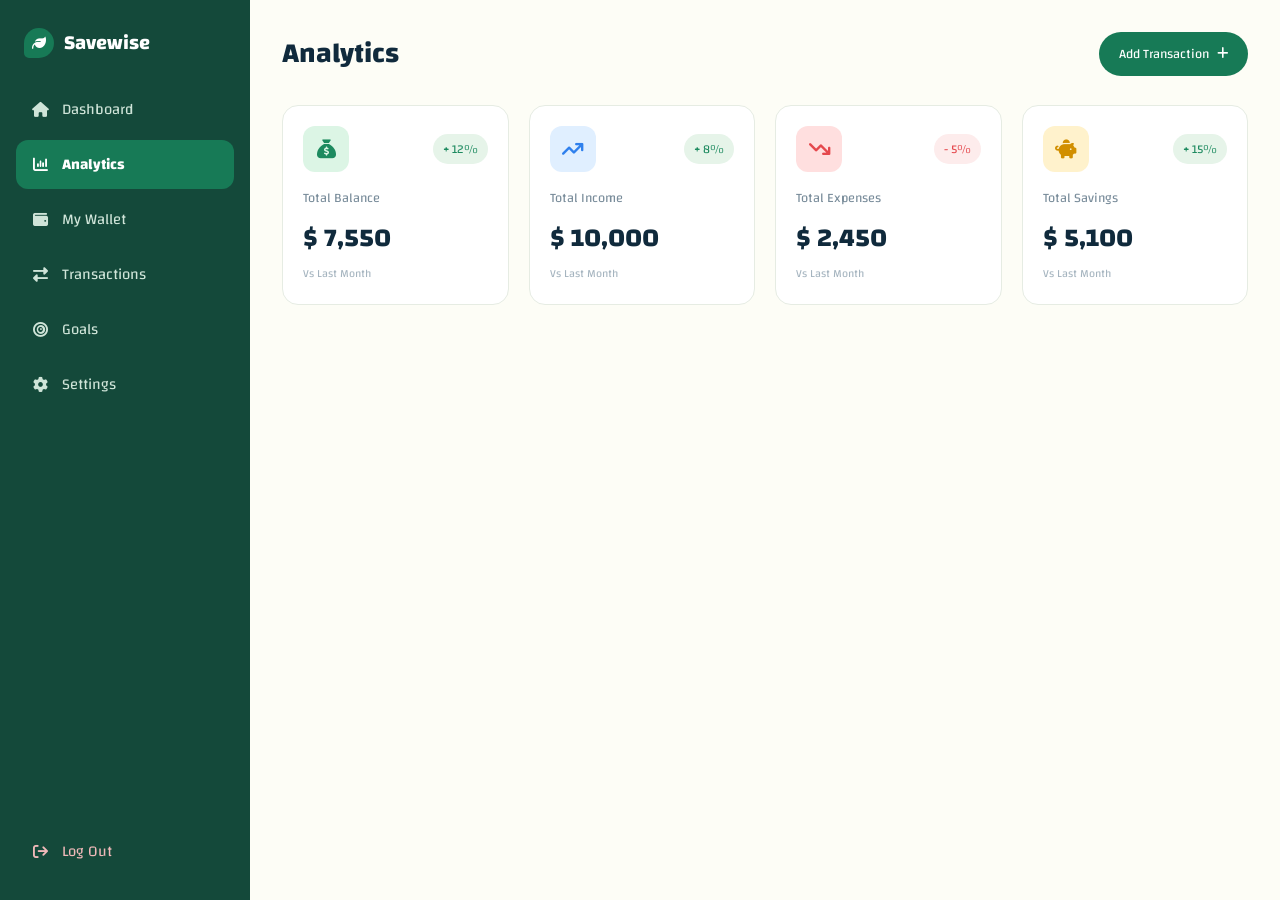
==== analytics.html @ bfb80dcd "implement sidebar navigation and analytics page layout" ====
<!doctype html>
<html lang="en">
<head>
<meta charset="utf-8">
<meta name="viewport" content="width=device-width, initial-scale=1">
<title>savewise - analytics</title>
<link rel="preconnect" href="https://fonts.googleapis.com">
<link rel="preconnect" href="https://fonts.gstatic.com" crossorigin>
<link href="https://fonts.googleapis.com/css2?family=Changa:wght@400;500;600;700&display=swap" rel="stylesheet">
<link rel="stylesheet" href="https://cdnjs.cloudflare.com/ajax/libs/font-awesome/6.5.2/css/all.min.css">
<link rel="stylesheet" href="style.css">
</head>
<body>
<div class="shell">
<aside class="sidebar">
<div class="side-logo">
<span class="logo-icon"><i class="fa-solid fa-leaf"></i></span>
<span>savewise</span>
</div>
<nav class="side-menu">
<a href="#" class="side-link"><i class="fa-solid fa-house"></i>dashboard</a>
<a href="#" class="side-link on"><i class="fa-solid fa-chart-column"></i>analytics</a>
<a href="#" class="side-link"><i class="fa-solid fa-wallet"></i>my wallet</a>
<a href="#" class="side-link"><i class="fa-solid fa-right-left"></i>transactions</a>
<a href="#" class="side-link"><i class="fa-solid fa-bullseye"></i>goals</a>
<a href="#" class="side-link"><i class="fa-solid fa-gear"></i>settings</a>
</nav>
<a href="#" class="side-link out"><i class="fa-solid fa-arrow-right-from-bracket"></i>log out</a>
</aside>
<main class="content">
<header class="page-top">
<h1>analytics</h1>
<a href="#" class="btn small">add transaction <i class="fa-solid fa-plus"></i></a>
</header>
<section class="stats">
<div class="stat">
<div class="stat-head">
<div class="stat-icon s1"><i class="fa-solid fa-sack-dollar"></i></div>
<span class="trend up">+ 12%</span>
</div>
<p class="stat-label">total balance</p>
<b class="stat-num">$ 7,550</b>
<p class="stat-sub">vs last month</p>
</div>
<div class="stat">
<div class="stat-head">
<div class="stat-icon s2"><i class="fa-solid fa-arrow-trend-up"></i></div>
<span class="trend up">+ 8%</span>
</div>
<p class="stat-label">total income</p>
<b class="stat-num">$ 10,000</b>
<p class="stat-sub">vs last month</p>
</div>
<div class="stat">
<div class="stat-head">
<div class="stat-icon s3"><i class="fa-solid fa-arrow-trend-down"></i></div>
<span class="trend down">- 5%</span>
</div>
<p class="stat-label">total expenses</p>
<b class="stat-num">$ 2,450</b>
<p class="stat-sub">vs last month</p>
</div>
<div class="stat">
<div class="stat-head">
<div class="stat-icon s4"><i class="fa-solid fa-piggy-bank"></i></div>
<span class="trend up">+ 15%</span>
</div>
<p class="stat-label">total savings</p>
<b class="stat-num">$ 5,100</b>
<p class="stat-sub">vs last month</p>
</div>
</section>
</main>
</div>
<script src="main.js"></script>
</body>
</html>
---- style.css ----
*{
margin:0;
padding:0;
box-sizing:border-box;
text-transform:capitalize;
}
html{
scroll-behavior:smooth;
}
body{
font-family:'Changa',arial,sans-serif;
background:#fdfdf6;
color:#102a3c;
}
.top{
max-width:1200px;
margin:auto;
padding:18px 24px;
display:flex;
align-items:center;
justify-content:space-between;
gap:16px;
position:sticky;
top:0;
background:#fdfdf6;
z-index:10;
}
.logo{
display:flex;
align-items:center;
gap:8px;
font-weight:bold;
font-size:20px;
}
.logo-icon{
width:30px;
height:30px;
background:#177a56;
color:#fff;
border-radius:50% 50% 50% 5px;
display:flex;
align-items:center;
justify-content:center;
font-size:14px;
}
.menu{
display:flex;
gap:32px;
}
.link{
text-decoration:none;
color:#3a4f5f;
font-size:15px;
}
.active{
color:#177a56;
font-weight:bold;
border-bottom:3px solid #177a56;
padding-bottom:4px;
}
.btn{
background:#177a56;
color:#fff;
text-decoration:none;
padding:13px 26px;
border-radius:30px;
font-size:14px;
display:inline-flex;
align-items:center;
gap:8px;
}
.small{
padding:10px 20px;
font-size:13px;
}
.hero{
max-width:1200px;
margin:auto;
padding:50px 24px 60px;
display:flex;
align-items:center;
gap:30px;
scroll-margin-top:70px;
}
.hero-left{
flex:1;
}
.badge{
display:inline-flex;
align-items:center;
gap:8px;
background:#e6f4e9;
color:#177a56;
font-size:13px;
padding:8px 16px;
border-radius:20px;
margin-bottom:20px;
}
.dot{
font-size:12px;
}
.title{
font-size:58px;
line-height:1.1;
margin-bottom:18px;
}
.green{
color:#1d8a5f;
}
.text{
color:#5a6f7f;
font-size:17px;
line-height:1.6;
margin-bottom:26px;
}
.mini{
display:flex;
gap:24px;
margin-top:32px;
}
.mini-item{
display:flex;
gap:10px;
align-items:flex-start;
}
.mini-item b{
font-size:13px;
display:block;
margin-bottom:4px;
}
.mini-item p{
font-size:12px;
color:#7a8d9b;
}
.mini-icon{
width:38px;
height:38px;
min-width:38px;
background:#e6f4e9;
color:#177a56;
border-radius:10px;
display:flex;
align-items:center;
justify-content:center;
font-size:16px;
}
.hero-right{
flex:1;
position:relative;
display:flex;
justify-content:center;
}
.hero-right img{
width:100%;
max-width:560px;
}
.side-note{
position:absolute;
right:0;
top:20px;
text-align:left;
color:#1d7a52;
font-size:15px;
line-height:1.3;
transform:rotate(8deg);
}
.side-note .arrow{
font-size:22px;
display:block;
margin-top:6px;
transform:rotate(-20deg);
}
.about{
max-width:1200px;
margin:auto;
padding:60px 24px;
display:flex;
align-items:center;
gap:40px;
scroll-margin-top:60px;
}
.about-left{
flex:1.2;
}
.about-right{
flex:1;
display:grid;
grid-template-columns:1fr 1fr;
gap:16px;
}
.left{
text-align:left;
margin-bottom:16px;
}
.about-points{
display:flex;
flex-direction:column;
gap:16px;
margin-top:22px;
}
.about-item{
display:flex;
gap:12px;
align-items:flex-start;
text-align:left;
}
.about-item b{
font-size:14px;
display:block;
margin-bottom:3px;
}
.about-item p{
font-size:13px;
color:#7a8d9b;
}
.about-box{
background:#fff;
border:1px solid #e6ece3;
border-radius:16px;
padding:22px 16px;
text-align:center;
}
.about-box i{
width:44px;
height:44px;
margin:0 auto 10px;
border-radius:12px;
display:flex;
align-items:center;
justify-content:center;
font-size:20px;
background:#e6f4e9;
color:#177a56;
}
.about-box b{
font-size:20px;
display:block;
}
.about-box p{
font-size:12px;
color:#7a8d9b;
}
.why{
background:#f2f5ee;
text-align:center;
padding:50px 24px 30px;
scroll-margin-top:60px;
}
.pill{
display:inline-block;
background:#e2f0e5;
color:#1d7a52;
font-size:13px;
padding:7px 16px;
border-radius:20px;
margin-bottom:14px;
}
.subtitle{
font-size:32px;
line-height:1.3;
margin-bottom:40px;
}
.cards{
max-width:1200px;
margin:auto;
display:flex;
gap:24px;
justify-content:space-between;
}
.card{
flex:1;
padding:10px;
}
.icon{
width:52px;
height:52px;
margin:0 auto 14px;
border-radius:14px;
display:flex;
align-items:center;
justify-content:center;
font-size:22px;
}
.c1{
background:#dcf5e5;
color:#1d8a5f;
}
.c2{
background:#e0efff;
color:#2f80ed;
}
.c3{
background:#ece1ff;
color:#7b5cff;
}
.c4{
background:#fff2cc;
color:#d18f00;
}
.c5{
background:#ffdfdf;
color:#e5484d;
}
.card h3{
font-size:14px;
margin-bottom:10px;
}
.card p{
font-size:13px;
color:#6b7f8e;
line-height:1.6;
}
.bottom-line{
display:flex;
align-items:center;
justify-content:center;
gap:12px;
margin-top:36px;
padding-bottom:10px;
}
.line{
width:50px;
height:1px;
background:#9ec3ae;
display:block;
}
.leaf{
color:#1d7a52;
font-size:16px;
}
.shell{
display:flex;
min-height:100vh;
}
.sidebar{
width:250px;
min-width:250px;
background:#14493a;
color:#fff;
display:flex;
flex-direction:column;
padding:24px 16px;
gap:24px;
position:sticky;
top:0;
height:100vh;
}
.side-logo{
display:flex;
align-items:center;
gap:10px;
font-weight:bold;
font-size:20px;
padding:0 8px;
}
.side-menu{
display:flex;
flex-direction:column;
gap:6px;
flex:1;
}
.side-link{
color:#cfe4d8;
text-decoration:none;
font-size:15px;
padding:11px 14px;
border-radius:12px;
display:flex;
align-items:center;
gap:12px;
}
.side-link i{
width:20px;
text-align:center;
}
.side-link:hover{
background:#1d5f48;
color:#fff;
}
.side-link.on{
background:#177a56;
color:#fff;
font-weight:bold;
}
.side-link.out{
margin-top:auto;
color:#f0b9b9;
}
.side-link.out:hover{
background:#5c2c2c;
color:#fff;
}
.content{
flex:1;
padding:28px 32px;
max-width:100%;
overflow-x:hidden;
}
.page-top{
display:flex;
align-items:center;
justify-content:space-between;
gap:16px;
margin-bottom:26px;
}
.page-top h1{
font-size:28px;
}
.stats{
display:grid;
grid-template-columns:repeat(4,1fr);
gap:20px;
}
.stat{
background:#fff;
border:1px solid #e6ece3;
border-radius:16px;
padding:20px;
}
.stat-head{
display:flex;
align-items:center;
justify-content:space-between;
margin-bottom:14px;
}
.stat-icon{
width:46px;
height:46px;
border-radius:12px;
display:flex;
align-items:center;
justify-content:center;
font-size:19px;
}
.s1{
background:#dcf5e5;
color:#1d8a5f;
}
.s2{
background:#e0efff;
color:#2f80ed;
}
.s3{
background:#ffdfdf;
color:#e5484d;
}
.s4{
background:#fff2cc;
color:#d18f00;
}
.trend{
font-size:12px;
padding:4px 10px;
border-radius:20px;
}
.up{
background:#e6f4e9;
color:#1d8a5f;
}
.down{
background:#fdecec;
color:#e5484d;
}
.stat-label{
font-size:13px;
color:#7a8d9b;
}
.stat-num{
font-size:26px;
display:block;
margin:4px 0 2px;
}
.stat-sub{
font-size:11px;
color:#a5b4bf;
}
@media(max-width:900px){
.sidebar{
width:76px;
min-width:76px;
padding:24px 10px;
align-items:center;
}
.side-logo span:last-child{
display:none;
}
.side-link{
justify-content:center;
font-size:0;
gap:0;
padding:12px;
}
.side-link i{
width:auto;
font-size:17px;
}
.stats{
grid-template-columns:1fr 1fr;
}
.content{
padding:24px 20px;
}
}
@media(max-width:500px){
.shell{
flex-direction:column;
}
.sidebar{
width:100%;
min-width:100%;
height:auto;
position:static;
flex-direction:row;
align-items:center;
gap:10px;
padding:14px 16px;
}
.side-logo{
padding:0;
}
.side-menu{
flex-direction:row;
flex:1;
overflow-x:auto;
gap:4px;
}
.side-link{
padding:8px 10px;
}
.side-link.out{
margin-top:0;
}
.page-top{
flex-direction:column;
align-items:flex-start;
}
.stats{
grid-template-columns:1fr;
}
}
@media(max-width:1000px){
.title{
font-size:44px;
}
.hero{
gap:16px;
}
.about{
gap:24px;
}
.cards{
flex-wrap:wrap;
}
.card{
min-width:28%;
}
.side-note{
display:none;
}
}
@media(max-width:800px){
.menu{
display:none;
}
.hero{
flex-direction:column;
text-align:center;
padding-top:30px;
}
.about{
flex-direction:column;
text-align:center;
}
.left{
text-align:center;
}
.about-item{
text-align:left;
}
.about-right{
width:100%;
}
.hero-left{
width:100%;
}
.mini{
justify-content:center;
flex-wrap:wrap;
}
.hero-right{
width:100%;
}
.hero-right img{
max-width:480px;
}
.subtitle{
font-size:26px;
}
.card{
min-width:40%;
}
}
@media(max-width:500px){
.top{
flex-wrap:wrap;
justify-content:center;
}
.about{
padding:40px 20px;
}
.about-right{
grid-template-columns:1fr;
}
.title{
font-size:34px;
}
.text{
font-size:15px;
}
.text br{
display:none;
}
.subtitle br{
display:none;
}
.mini{
flex-direction:column;
align-items:flex-start;
text-align:left;
}
.cards{
flex-direction:column;
}
.small{
width:100%;
text-align:center;
}
}
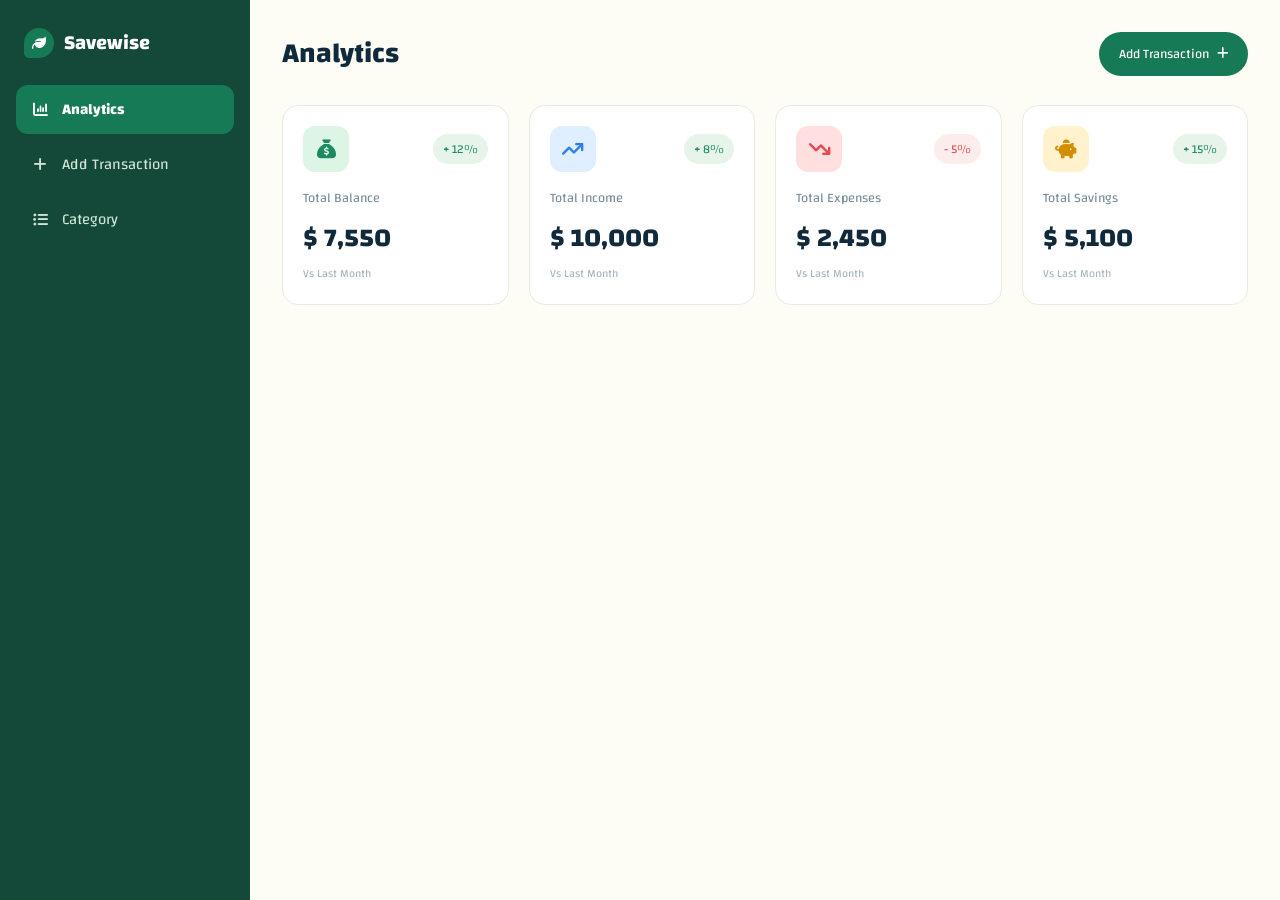
==== commit 1b95a1cd: "refactor Category.html and analytics.html for improved sidebar navigation; update style.css for cate" ====
--- a/analytics.html
+++ b/analytics.html
@@ -18,14 +18,10 @@
 <span>savewise</span>
 </div>
 <nav class="side-menu">
-<a href="#" class="side-link"><i class="fa-solid fa-house"></i>dashboard</a>
-<a href="#" class="side-link on"><i class="fa-solid fa-chart-column"></i>analytics</a>
-<a href="#" class="side-link"><i class="fa-solid fa-wallet"></i>my wallet</a>
-<a href="#" class="side-link"><i class="fa-solid fa-right-left"></i>transactions</a>
-<a href="#" class="side-link"><i class="fa-solid fa-bullseye"></i>goals</a>
-<a href="#" class="side-link"><i class="fa-solid fa-gear"></i>settings</a>
+<a href="analytics.html" class="side-link on"><i class="fa-solid fa-chart-column"></i>analytics</a>
+<a href="#" class="side-link"><i class="fa-solid fa-plus"></i>add transaction</a>
+<a href="Category.html" class="side-link"><i class="fa-solid fa-list-ul"></i>category</a>
 </nav>
-<a href="#" class="side-link out"><i class="fa-solid fa-arrow-right-from-bracket"></i>log out</a>
 </aside>
 <main class="content">
 <header class="page-top">
--- a/style.css
+++ b/style.css
@@ -1,9 +1,281 @@
+/* shared reset */
 *{
-margin:0;
-padding:0;
-box-sizing:border-box;
+    padding: 0;
+    margin: 0;
+    box-sizing: border-box;
+}
+
+body > header *,
+body > main *,
+.shell *{
 text-transform:capitalize;
 }
+
+/* category page */
+body > section{
+    width:100%;
+    min-height: 100vh;
+    background-color: rgb(224, 231, 229);
+    font-family: sans-serif;
+    display: flex;
+}
+.title{
+    min-height: 100vh;
+    background-color: rgb(254, 251, 248);
+    display: block;
+}
+.title1{
+    display: flex;
+    justify-content: space-evenly;
+    width:100%;
+    padding-top: 30px;
+    
+    
+}
+.title1 i{
+    font-size: 36px;
+    color:green;
+}
+.title1 h2{
+    font-size: 30px;
+    color:rgb(6, 91, 6);
+}
+.title ul{
+    width:100%;
+    height:65% ;
+    padding-left: 20px;
+    list-style: none;
+    margin-top: 60px;
+    font-size: 24px;
+    text-transform: capitalize;
+    color:rgb(67, 66, 66);
+    /* display: flex;
+    flex-direction: column; */
+    /* justify-content: flex-start; */
+    /* align-items: center; */
+
+}
+.title ul li{
+    width:70%;
+    height:10%;
+    /* padding-top: 10px;
+    padding-bottom: 10px; */
+    display: flex;
+    justify-content: space-between;
+    align-items: center;
+    /* padding-left: 40px; */
+    padding-right: 10px;
+    min-width: fit-content;
+    cursor: pointer;
+    margin: auto;
+    margin-top: 30px;
+    
+}
+.title ul li:hover{
+    background-color: rgba(7, 119, 7, 0.315);
+    border-radius: 10px;
+    color:green;
+}
+
+.title ul .active-link{
+ background-color: rgba(7, 119, 7, 0.315);
+    border-radius: 10px;
+    color:green;
+}
+.mode{
+    width:80%;
+    padding-left: 50px;
+    display: flex;
+    justify-content: space-around;
+    align-items: center;
+}
+.mode .parent{
+    width:60px;
+    height:30px;
+    border-radius: 30px;
+    background-color:gray ;
+    position: relative;
+}
+.mode .parent .child{
+    position: absolute;
+    top:4px;
+    left:2px;
+    width:23px;
+    height:23px;
+    border-radius: 50%;
+    background-color: white;
+
+}
+.mode i{
+    font-size: 30px;
+    width:50px;
+    height:50px;
+    border-radius: 10px;
+    background-color: gray;
+    color:white;
+    display: flex;
+    justify-content: center;
+    align-items: center;
+}
+.mode p{
+    font-size: 28px;
+    text-transform: capitalize;
+}
+.category-content{
+    width:65%;
+    margin: auto;
+    min-height: 100vh;
+    padding-top: 20px;
+}
+.category-head{
+    display: flex;
+    justify-content: space-around;
+}
+.category-head h1{
+    text-transform: capitalize;
+    font-size: 36px;
+}
+.category-head p::first-letter{
+    text-transform: capitalize;
+}
+.category-head p{
+    font-size: 28px;
+    color:gray;
+    margin-top: 5px;
+}
+.category-head button{
+    width: fit-content;
+    height: fit-content;
+    padding:20px 25px;
+    border-radius: 10px;
+    background-color: green;
+    border: none;
+    color: white;
+    text-transform: capitalize;
+    font-size: 20px;
+    margin-top: 10px;
+}
+.category-head button:hover{
+    cursor: pointer;
+}
+.category-cards{
+    width:100%;
+    height: 70vh;
+    margin-top: 20px;
+    display: grid;
+    grid-template-columns:repeat(3,1fr) ;
+    grid-template-rows: repeat(2,1fr);
+    gap:20px;
+}
+.category-card{
+    height: fit-content;
+    background-color: whitesmoke;
+    border-radius: 20px;
+    box-shadow: 1px 1px 10px 5px gray;
+    padding: 10px;
+    
+}
+.category-meta{
+    display: inline-block;
+    margin:10px 0 0 10px;
+}
+.category-icon{
+    font-size: 30px;
+    width:60px;
+    height:60px;
+    border-radius: 50%;
+    background-color: rgba(255, 0, 0, 0.401);
+    padding-top: 10px;
+    color: rgb(203, 20, 20);
+    
+}
+.cat-transport{
+    background-color: rgba(0, 0, 255, 0.356);
+    color: rgb(10, 10, 199);
+}
+.cat-shopping{
+    background-color: rgba(128, 0, 128, 0.31);
+    color: purple;
+}
+.cat-fun{
+    background-color:rgba(255, 166, 0, 0.215);
+    color: orange;
+}
+.cat-bills{
+    background-color: rgba(0, 128, 94, 0.33);
+    color: rgb(0, 128, 94);
+}
+.cat-other{
+    background-color: rgba(128, 128, 128, 0.248);
+    color: gray;
+}
+.category-meta h2{
+    font-size: 28px;
+    text-transform: capitalize;
+}
+.category-meta p{
+    font-size: 22px;
+    color: gray;
+}
+.category-percent{
+    color:green;
+    font-size: 24px;
+    font-weight: bold;
+    margin: 20px 0 0 60%;
+}
+hr{
+    width:90%;
+    margin: auto;
+    margin-top: 10px;
+}
+.category-actions{
+    min-height: 30%;
+    width:30%;
+    display: flex;
+    justify-content: space-around;
+    align-items: center;
+    font-size: 24px;
+    color: rgb(67, 64, 64);
+    padding:20px 0;
+}
+
+
+@media(min-width:500px)and (max-width:700px){
+    .category-cards{
+    width:100%;
+    min-height: 70vh;
+    margin-top: 20px;
+    display: grid;
+    grid-template-columns:repeat(2,1fr) ;
+    /* grid-template-rows: repeat(2,1fr); */
+    gap:20px;
+}
+
+}
+
+
+
+@media(max-width:500px){
+    .category-cards{
+    width:100%;
+    min-height: 70vh;
+    margin-top: 20px;
+    display: grid;
+    grid-template-columns:repeat(1,1fr) ;
+    /* grid-template-rows: repeat(2,1fr); */
+    /* gap:20px; */
+}
+
+}
+
+
+@media(max-width:700px){
+    .title{
+        display: none;
+    }
+}
+
+/* landing page */
 html{
 scroll-behavior:smooth;
 }
@@ -99,12 +371,11 @@
 .dot{
 font-size:12px;
 }
-.title{
+.hero-title{
 font-size:58px;
 line-height:1.1;
 margin-bottom:18px;
-}
-.green{
+}.green{
 color:#1d8a5f;
 }
 .text{
@@ -328,6 +599,7 @@
 color:#1d7a52;
 font-size:16px;
 }
+/* analytics page */
 .shell{
 display:flex;
 min-height:100vh;
@@ -396,6 +668,12 @@
 max-width:100%;
 overflow-x:hidden;
 }
+.category-page .content{
+width:auto;
+margin:0;
+min-height:100vh;
+background-color:rgb(224, 231, 229);
+}
 .page-top{
 display:flex;
 align-items:center;
@@ -474,6 +752,7 @@
 font-size:11px;
 color:#a5b4bf;
 }
+/* analytics responsive */
 @media(max-width:900px){
 .sidebar{
 width:76px;
@@ -538,8 +817,9 @@
 grid-template-columns:1fr;
 }
 }
+/* landing page responsive */
 @media(max-width:1000px){
-.title{
+.hero-title{
 font-size:44px;
 }
 .hero{
@@ -611,7 +891,7 @@
 .about-right{
 grid-template-columns:1fr;
 }
-.title{
+.hero-title{
 font-size:34px;
 }
 .text{
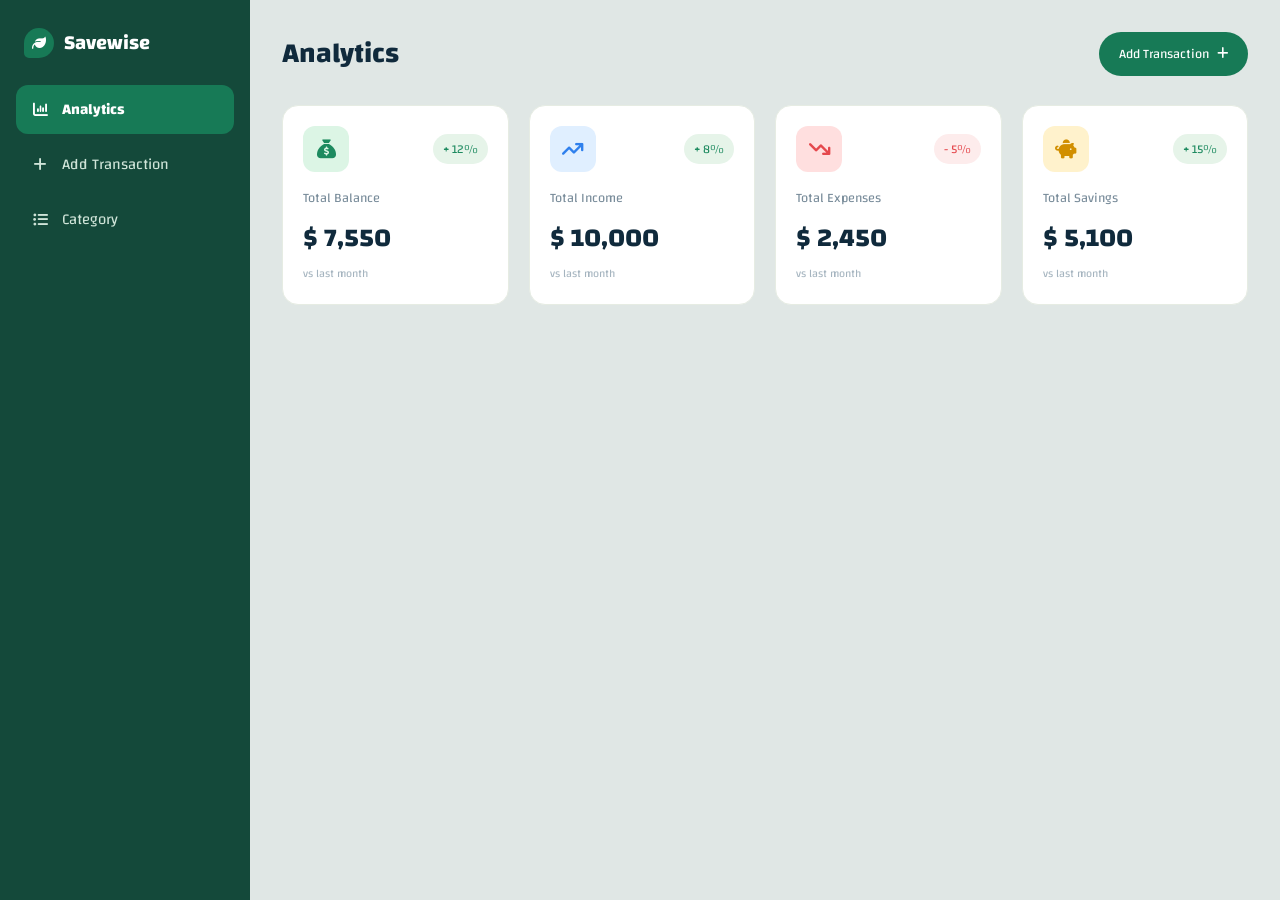
==== commit 49dc5555: "Refactor styles for improved organization and readability; introduce CSS variables for color managem" ====
--- a/analytics.html
+++ b/analytics.html
@@ -10,60 +10,60 @@
 <link rel="stylesheet" href="https://cdnjs.cloudflare.com/ajax/libs/font-awesome/6.5.2/css/all.min.css">
 <link rel="stylesheet" href="style.css">
 </head>
-<body>
-<div class="shell">
-<aside class="sidebar">
-<div class="side-logo">
-<span class="logo-icon"><i class="fa-solid fa-leaf"></i></span>
+<body class="app-page analytics-page">
+<div class="app-shell">
+<aside class="app-sidebar">
+<div class="app-sidebar__brand">
+<span class="app-sidebar__brand-icon"><i class="fa-solid fa-leaf"></i></span>
 <span>savewise</span>
 </div>
-<nav class="side-menu">
-<a href="analytics.html" class="side-link on"><i class="fa-solid fa-chart-column"></i>analytics</a>
-<a href="#" class="side-link"><i class="fa-solid fa-plus"></i>add transaction</a>
-<a href="Category.html" class="side-link"><i class="fa-solid fa-list-ul"></i>category</a>
+<nav class="app-sidebar__nav">
+<a href="analytics.html" class="app-sidebar__link app-sidebar__link--active"><i class="fa-solid fa-chart-column"></i>analytics</a>
+<a href="pe.html" class="app-sidebar__link"><i class="fa-solid fa-plus"></i>add transaction</a>
+<a href="Category.html" class="app-sidebar__link"><i class="fa-solid fa-list-ul"></i>category</a>
 </nav>
 </aside>
-<main class="content">
-<header class="page-top">
-<h1>analytics</h1>
-<a href="#" class="btn small">add transaction <i class="fa-solid fa-plus"></i></a>
+<main class="app-content">
+<header class="analytics-top">
+<h1 class="analytics-top__title">analytics</h1>
+<a href="pe.html" class="analytics-add-btn">add transaction <i class="fa-solid fa-plus"></i></a>
 </header>
-<section class="stats">
-<div class="stat">
-<div class="stat-head">
-<div class="stat-icon s1"><i class="fa-solid fa-sack-dollar"></i></div>
-<span class="trend up">+ 12%</span>
+<section class="analytics-stats">
+<div class="analytics-stat">
+<div class="analytics-stat__head">
+<div class="analytics-stat__icon analytics-stat__icon--balance"><i class="fa-solid fa-sack-dollar"></i></div>
+<span class="analytics-stat__trend analytics-stat__trend--up">+ 12%</span>
 </div>
-<p class="stat-label">total balance</p>
-<b class="stat-num">$ 7,550</b>
-<p class="stat-sub">vs last month</p>
+<p class="analytics-stat__label">total balance</p>
+<b class="analytics-stat__value">$ 7,550</b>
+<p class="analytics-stat__sub">vs last month</p>
 </div>
-<div class="stat">
-<div class="stat-head">
-<div class="stat-icon s2"><i class="fa-solid fa-arrow-trend-up"></i></div>
-<span class="trend up">+ 8%</span>
+<div class="analytics-stat">
+<div class="analytics-stat__head">
+<div class="analytics-stat__icon analytics-stat__icon--income"><i class="fa-solid fa-arrow-trend-up"></i></div>
+<span class="analytics-stat__trend analytics-stat__trend--up">+ 8%</span>
 </div>
-<p class="stat-label">total income</p>
-<b class="stat-num">$ 10,000</b>
-<p class="stat-sub">vs last month</p>
+<p class="analytics-stat__label">total income</p>
+<b class="analytics-stat__value">$ 10,000</b>
+<p class="analytics-stat__sub">vs last month</p>
 </div>
-<div class="stat">
-<div class="stat-head">
-<div class="stat-icon s3"><i class="fa-solid fa-arrow-trend-down"></i></div>
-<span class="trend down">- 5%</span>
+<div class="analytics-stat">
+<div class="analytics-stat__head">
+<div class="analytics-stat__icon analytics-stat__icon--expenses"><i class="fa-solid fa-arrow-trend-down"></i></div>
+<span class="analytics-stat__trend analytics-stat__trend--down">- 5%</span>
 </div>
-<p class="stat-label">total expenses</p>
-<b class="stat-num">$ 2,450</b>
-<p class="stat-sub">vs last month</p>
+<p class="analytics-stat__label">total expenses</p>
+<b class="analytics-stat__value">$ 2,450</b>
+<p class="analytics-stat__sub">vs last month</p>
 </div>
-<div class="stat">
-<div class="stat-head">
-<div class="stat-icon s4"><i class="fa-solid fa-piggy-bank"></i></div>
-<span class="trend up">+ 15%</span>
+<div class="analytics-stat">
+<div class="analytics-stat__head">
+<div class="analytics-stat__icon analytics-stat__icon--savings"><i class="fa-solid fa-piggy-bank"></i></div>
+<span class="analytics-stat__trend analytics-stat__trend--up">+ 15%</span>
 </div>
-<p class="stat-label">total savings</p>
-<b class="stat-num">$ 5,100</b>
-<p class="stat-sub">vs last month</p>
+<p class="analytics-stat__label">total savings</p>
+<b class="analytics-stat__value">$ 5,100</b>
+<p class="analytics-stat__sub">vs last month</p>
 </div>
 </section>
 </main>
--- a/style.css
+++ b/style.css
@@ -1,918 +1,1078 @@
-/* shared reset */
-*{
+/* ============================================================
+   SaveWise — shared stylesheet
+   - .app-*        : SHARED UI (shell + sidebar + content)
+   - .category-*   : Category page only
+   - .analytics-*  : Analytics page only
+   - .landing-*    : Landing page only
+   (Add-Transaction page lives in pe.css with .tx-* names
+    and reuses .app-* sidebar/shell from this file.)
+   ============================================================ */
+
+:root {
+  --green: #177a56;
+  --green-dark: #14493a;
+  --green-deep: #1d5f48;
+  --green-soft: #e6f4e9;
+  --green-chip: rgba(7, 119, 7, 0.315);
+  --ink: #102a3c;
+  --muted: #5a6f7f;
+  --muted-2: #7a8d9b;
+  --muted-3: #a5b4bf;
+  --paper: #fdfdf6;
+  --app-bg: rgb(224, 231, 229);
+  --card-bg: #fff;
+  --line: #e6ece3;
+  --danger: #e5484d;
+  --danger-soft: #fdecec;
+  --blue: #2f80ed;
+  --blue-soft: #e0efff;
+  --gold: #d18f00;
+  --gold-soft: #fff2cc;
+  --purple: #7b5cff;
+  --purple-soft: #ece1ff;
+}
+
+/* ---------- shared reset ---------- */
+* {
+  padding: 0;
+  margin: 0;
+  box-sizing: border-box;
+}
+
+img {
+  display: block;
+  max-width: 100%;
+}
+
+/* Page-scoped base (no global body background war) */
+body.landing-page {
+  font-family: 'Changa', Arial, sans-serif;
+  background: var(--paper);
+  color: var(--ink);
+}
+
+body.app-page {
+  font-family: 'Changa', Arial, sans-serif;
+  background: var(--app-bg);
+  color: var(--ink);
+}
+
+/* ============================================================
+   SHARED APP SHELL + SIDEBAR (used by Category / Analytics / pe)
+   ============================================================ */
+.app-shell {
+  display: flex;
+  min-height: 100vh;
+}
+
+.app-sidebar {
+  width: 250px;
+  min-width: 250px;
+  background: var(--green-dark);
+  color: #fff;
+  display: flex;
+  flex-direction: column;
+  padding: 24px 16px;
+  gap: 24px;
+  position: sticky;
+  top: 0;
+  height: 100vh;
+}
+
+.app-sidebar__brand {
+  display: flex;
+  align-items: center;
+  gap: 10px;
+  font-weight: 700;
+  font-size: 20px;
+  padding: 0 8px;
+  text-transform: capitalize;
+}
+
+.app-sidebar__brand-icon {
+  width: 30px;
+  height: 30px;
+  background: var(--green);
+  color: #fff;
+  border-radius: 50% 50% 50% 5px;
+  display: flex;
+  align-items: center;
+  justify-content: center;
+  font-size: 14px;
+}
+
+.app-sidebar__nav {
+  display: flex;
+  flex-direction: column;
+  gap: 6px;
+  flex: 1;
+}
+
+.app-sidebar__link {
+  color: #cfe4d8;
+  text-decoration: none;
+  font-size: 15px;
+  text-transform: capitalize;
+  padding: 11px 14px;
+  border-radius: 12px;
+  display: flex;
+  align-items: center;
+  gap: 12px;
+}
+
+.app-sidebar__link i {
+  width: 20px;
+  text-align: center;
+}
+
+.app-sidebar__link:hover {
+  background: var(--green-deep);
+  color: #fff;
+}
+
+.app-sidebar__link--active {
+  background: var(--green);
+  color: #fff;
+  font-weight: 700;
+}
+
+.app-sidebar__link--logout {
+  margin-top: auto;
+  color: #f0b9b9;
+}
+
+.app-sidebar__link--logout:hover {
+  background: #5c2c2c;
+  color: #fff;
+}
+
+.app-content {
+  flex: 1;
+  padding: 28px 32px;
+  max-width: 100%;
+  overflow-x: hidden;
+}
+
+/* ============================================================
+   CATEGORY PAGE  (body.category-page)
+   ============================================================ */
+body.category-page .app-content {
+  background-color: var(--app-bg);
+  min-height: 100vh;
+}
+
+.category-content {
+  width: 100%;
+  font-family: sans-serif;
+}
+
+.category-head {
+  display: flex;
+  justify-content: space-between;
+  align-items: flex-start;
+  gap: 20px;
+}
+
+.category-head__title {
+  text-transform: capitalize;
+  font-size: 36px;
+  color: var(--ink);
+}
+
+.category-head__subtitle {
+  font-size: 20px;
+  color: gray;
+  margin-top: 5px;
+}
+
+.category-head__subtitle::first-letter {
+  text-transform: capitalize;
+}
+
+.category-head__add-btn {
+  width: fit-content;
+  height: fit-content;
+  padding: 16px 22px;
+  border-radius: 10px;
+  background-color: green;
+  border: none;
+  color: #fff;
+  text-transform: capitalize;
+  font-size: 18px;
+  margin-top: 10px;
+  cursor: pointer;
+  display: inline-flex;
+  align-items: center;
+  gap: 8px;
+  white-space: nowrap;
+}
+
+.category-head__add-btn:hover {
+  filter: brightness(1.08);
+}
+
+.category-add-form {
+  display: flex;
+  gap: 12px;
+  flex-wrap: wrap;
+  margin-top: 18px;
+}
+
+.category-add-form__input {
+  width: 250px;
+  height: 44px;
+  border-radius: 10px;
+  border: none;
+  outline: none;
+  text-transform: capitalize;
+  text-align: center;
+  background-color: rgb(188, 212, 158);
+  font-size: 16px;
+  padding: 0 12px;
+}
+
+.category-add-form__input::placeholder {
+  color: brown;
+}
+
+.category-add-form__input--name,
+.category-add-form__input--count {
+  /* modifiers: JS hooks, share base input style above */
+}
+
+.category-cards {
+  width: 100%;
+  margin-top: 20px;
+  display: grid;
+  grid-template-columns: repeat(3, 1fr);
+  gap: 20px;
+}
+
+.category-card {
+  height: fit-content;
+  background-color: whitesmoke;
+  border-radius: 20px;
+  box-shadow: 1px 1px 10px 5px rgba(128, 128, 128, 0.55);
+  padding: 10px;
+}
+
+.category-card__icon {
+  font-size: 30px;
+  width: 60px;
+  height: 60px;
+  border-radius: 50%;
+  padding-top: 10px;
+  text-align: center;
+}
+
+.category-card__icon--food {
+  background-color: rgba(255, 0, 0, 0.4);
+  color: rgb(203, 20, 20);
+}
+
+.category-card__icon--transport {
+  background-color: rgba(0, 0, 255, 0.356);
+  color: rgb(10, 10, 199);
+}
+
+.category-card__icon--shopping {
+  background-color: rgba(128, 0, 128, 0.31);
+  color: purple;
+}
+
+.category-card__icon--fun {
+  background-color: rgba(255, 166, 0, 0.215);
+  color: orange;
+}
+
+.category-card__icon--bills {
+  background-color: rgba(0, 128, 94, 0.33);
+  color: rgb(0, 128, 94);
+}
+
+.category-card__icon--other {
+  background-color: rgba(128, 128, 128, 0.248);
+  color: gray;
+}
+
+.category-card__meta {
+  display: inline-block;
+  margin: 10px 0 0 10px;
+  vertical-align: top;
+}
+
+.category-card__name {
+  font-size: 24px;
+  text-transform: capitalize;
+  color: var(--ink);
+}
+
+.category-card__count {
+  font-size: 18px;
+  color: gray;
+}
+
+.category-card__percent {
+  color: green;
+  font-size: 22px;
+  font-weight: bold;
+  margin: 16px 0 0 60%;
+}
+
+.category-card__divider {
+  width: 90%;
+  margin: auto;
+  margin-top: 10px;
+}
+
+.category-card__actions {
+  min-height: 30%;
+  width: 40%;
+  display: flex;
+  justify-content: flex-start;
+  gap: 22px;
+  align-items: center;
+  font-size: 22px;
+  color: rgb(67, 64, 64);
+  padding: 20px 0 20px 14px;
+}
+
+.category-card__actions i {
+  cursor: pointer;
+}
+
+/* ============================================================
+   ANALYTICS PAGE  (body.analytics-page)
+   ============================================================ */
+.analytics-top {
+  display: flex;
+  align-items: center;
+  justify-content: space-between;
+  gap: 16px;
+  margin-bottom: 26px;
+}
+
+.analytics-top__title {
+  font-size: 28px;
+  text-transform: capitalize;
+}
+
+.analytics-add-btn {
+  background: var(--green);
+  color: #fff;
+  text-decoration: none;
+  padding: 10px 20px;
+  border-radius: 30px;
+  font-size: 13px;
+  display: inline-flex;
+  align-items: center;
+  gap: 8px;
+  text-transform: capitalize;
+}
+
+.analytics-stats {
+  display: grid;
+  grid-template-columns: repeat(4, 1fr);
+  gap: 20px;
+}
+
+.analytics-stat {
+  background: var(--card-bg);
+  border: 1px solid var(--line);
+  border-radius: 16px;
+  padding: 20px;
+}
+
+.analytics-stat__head {
+  display: flex;
+  align-items: center;
+  justify-content: space-between;
+  margin-bottom: 14px;
+}
+
+.analytics-stat__icon {
+  width: 46px;
+  height: 46px;
+  border-radius: 12px;
+  display: flex;
+  align-items: center;
+  justify-content: center;
+  font-size: 19px;
+}
+
+.analytics-stat__icon--balance {
+  background: #dcf5e5;
+  color: #1d8a5f;
+}
+
+.analytics-stat__icon--income {
+  background: var(--blue-soft);
+  color: var(--blue);
+}
+
+.analytics-stat__icon--expenses {
+  background: #ffdfdf;
+  color: var(--danger);
+}
+
+.analytics-stat__icon--savings {
+  background: var(--gold-soft);
+  color: var(--gold);
+}
+
+.analytics-stat__trend {
+  font-size: 12px;
+  padding: 4px 10px;
+  border-radius: 20px;
+}
+
+.analytics-stat__trend--up {
+  background: var(--green-soft);
+  color: #1d8a5f;
+}
+
+.analytics-stat__trend--down {
+  background: var(--danger-soft);
+  color: var(--danger);
+}
+
+.analytics-stat__label {
+  font-size: 13px;
+  color: var(--muted-2);
+  text-transform: capitalize;
+}
+
+.analytics-stat__value {
+  font-size: 26px;
+  display: block;
+  margin: 4px 0 2px;
+}
+
+.analytics-stat__sub {
+  font-size: 11px;
+  color: var(--muted-3);
+}
+
+/* ============================================================
+   LANDING PAGE  (body.landing-page)
+   ============================================================ */
+.landing-page {
+  scroll-behavior: smooth;
+}
+
+.landing-top {
+  max-width: 1200px;
+  margin: auto;
+  padding: 18px 24px;
+  display: flex;
+  align-items: center;
+  justify-content: space-between;
+  gap: 16px;
+  position: sticky;
+  top: 0;
+  background: var(--paper);
+  z-index: 10;
+}
+
+.landing-logo {
+  display: flex;
+  align-items: center;
+  gap: 8px;
+  font-weight: 700;
+  font-size: 20px;
+  text-transform: lowercase;
+}
+
+.landing-logo__icon {
+  width: 30px;
+  height: 30px;
+  background: var(--green);
+  color: #fff;
+  border-radius: 50% 50% 50% 5px;
+  display: flex;
+  align-items: center;
+  justify-content: center;
+  font-size: 14px;
+}
+
+.landing-menu {
+  display: flex;
+  gap: 32px;
+}
+
+.landing-menu__link {
+  text-decoration: none;
+  color: #3a4f5f;
+  font-size: 15px;
+  text-transform: capitalize;
+}
+
+.landing-menu__link--active {
+  color: var(--green);
+  font-weight: 700;
+  border-bottom: 3px solid var(--green);
+  padding-bottom: 4px;
+}
+
+.landing-btn {
+  background: var(--green);
+  color: #fff;
+  text-decoration: none;
+  padding: 13px 26px;
+  border-radius: 30px;
+  font-size: 14px;
+  display: inline-flex;
+  align-items: center;
+  gap: 8px;
+  text-transform: capitalize;
+}
+
+.landing-btn--small {
+  padding: 10px 20px;
+  font-size: 13px;
+}
+
+.landing-hero {
+  max-width: 1200px;
+  margin: auto;
+  padding: 50px 24px 60px;
+  display: flex;
+  align-items: center;
+  gap: 30px;
+  scroll-margin-top: 70px;
+}
+
+.landing-hero__left {
+  flex: 1;
+}
+
+.landing-hero__badge {
+  display: inline-flex;
+  align-items: center;
+  gap: 8px;
+  background: var(--green-soft);
+  color: var(--green);
+  font-size: 13px;
+  text-transform: capitalize;
+  padding: 8px 16px;
+  border-radius: 20px;
+  margin-bottom: 20px;
+}
+
+.landing-hero__badge-dot {
+  font-size: 12px;
+}
+
+.landing-hero__title {
+  font-size: 58px;
+  line-height: 1.1;
+  margin-bottom: 18px;
+  text-transform: capitalize;
+}
+
+.landing-hero__highlight {
+  color: #1d8a5f;
+}
+
+.landing-hero__text {
+  color: var(--muted);
+  font-size: 17px;
+  line-height: 1.6;
+  margin-bottom: 26px;
+}
+
+.landing-hero__mini {
+  display: flex;
+  gap: 24px;
+  margin-top: 32px;
+}
+
+.landing-hero__mini-item {
+  display: flex;
+  gap: 10px;
+  align-items: flex-start;
+}
+
+.landing-hero__mini-item b {
+  font-size: 13px;
+  display: block;
+  margin-bottom: 4px;
+  text-transform: capitalize;
+}
+
+.landing-hero__mini-item p {
+  font-size: 12px;
+  color: var(--muted-2);
+}
+
+.landing-hero__mini-icon {
+  width: 38px;
+  height: 38px;
+  min-width: 38px;
+  background: var(--green-soft);
+  color: var(--green);
+  border-radius: 10px;
+  display: flex;
+  align-items: center;
+  justify-content: center;
+  font-size: 16px;
+}
+
+.landing-hero__right {
+  flex: 1;
+  position: relative;
+  display: flex;
+  justify-content: center;
+}
+
+.landing-hero__right img {
+  width: 100%;
+  max-width: 560px;
+}
+
+.landing-hero__note {
+  position: absolute;
+  right: 0;
+  top: 20px;
+  text-align: left;
+  color: #1d7a52;
+  font-size: 15px;
+  line-height: 1.3;
+  transform: rotate(8deg);
+  text-transform: capitalize;
+}
+
+.landing-hero__note-arrow {
+  font-size: 22px;
+  display: block;
+  margin-top: 6px;
+  transform: rotate(-20deg);
+}
+
+.landing-about {
+  max-width: 1200px;
+  margin: auto;
+  padding: 60px 24px;
+  display: flex;
+  align-items: center;
+  gap: 40px;
+  scroll-margin-top: 60px;
+}
+
+.landing-about__left {
+  flex: 1.2;
+}
+
+.landing-about__right {
+  flex: 1;
+  display: grid;
+  grid-template-columns: 1fr 1fr;
+  gap: 16px;
+}
+
+.landing-pill {
+  display: inline-block;
+  background: #e2f0e5;
+  color: #1d7a52;
+  font-size: 13px;
+  text-transform: capitalize;
+  padding: 7px 16px;
+  border-radius: 20px;
+  margin-bottom: 14px;
+}
+
+.landing-subtitle {
+  font-size: 32px;
+  line-height: 1.3;
+  margin-bottom: 16px;
+  text-transform: capitalize;
+}
+
+.landing-subtitle--left {
+  text-align: left;
+  margin-bottom: 16px;
+}
+
+.landing-about__text {
+  color: var(--muted);
+  font-size: 15px;
+  line-height: 1.6;
+}
+
+.landing-about__points {
+  display: flex;
+  flex-direction: column;
+  gap: 16px;
+  margin-top: 22px;
+}
+
+.landing-about__item {
+  display: flex;
+  gap: 12px;
+  align-items: flex-start;
+  text-align: left;
+}
+
+.landing-about__item b {
+  font-size: 14px;
+  display: block;
+  margin-bottom: 3px;
+  text-transform: capitalize;
+}
+
+.landing-about__item p {
+  font-size: 13px;
+  color: var(--muted-2);
+}
+
+.landing-about__box {
+  background: var(--card-bg);
+  border: 1px solid var(--line);
+  border-radius: 16px;
+  padding: 22px 16px;
+  text-align: center;
+}
+
+.landing-about__box i {
+  width: 44px;
+  height: 44px;
+  margin: 0 auto 10px;
+  border-radius: 12px;
+  display: flex;
+  align-items: center;
+  justify-content: center;
+  font-size: 20px;
+  background: var(--green-soft);
+  color: var(--green);
+}
+
+.landing-about__box b {
+  font-size: 20px;
+  display: block;
+}
+
+.landing-about__box p {
+  font-size: 12px;
+  color: var(--muted-2);
+}
+
+.landing-why {
+  background: #f2f5ee;
+  text-align: center;
+  padding: 50px 24px 30px;
+  scroll-margin-top: 60px;
+}
+
+.landing-why__subtitle {
+  font-size: 32px;
+  line-height: 1.3;
+  margin-bottom: 40px;
+  text-transform: capitalize;
+}
+
+.landing-cards {
+  max-width: 1200px;
+  margin: auto;
+  display: flex;
+  gap: 24px;
+  justify-content: space-between;
+}
+
+.landing-card {
+  flex: 1;
+  padding: 10px;
+}
+
+.landing-card__icon {
+  width: 52px;
+  height: 52px;
+  margin: 0 auto 14px;
+  border-radius: 14px;
+  display: flex;
+  align-items: center;
+  justify-content: center;
+  font-size: 22px;
+}
+
+.landing-card__icon--track {
+  background: #dcf5e5;
+  color: #1d8a5f;
+}
+
+.landing-card__icon--organize {
+  background: var(--blue-soft);
+  color: var(--blue);
+}
+
+.landing-card__icon--visualize {
+  background: var(--purple-soft);
+  color: var(--purple);
+}
+
+.landing-card__icon--goals {
+  background: var(--gold-soft);
+  color: var(--gold);
+}
+
+.landing-card__icon--secure {
+  background: #ffdfdf;
+  color: var(--danger);
+}
+
+.landing-card__title {
+  font-size: 14px;
+  margin-bottom: 10px;
+  text-transform: capitalize;
+}
+
+.landing-card__text {
+  font-size: 13px;
+  color: #6b7f8e;
+  line-height: 1.6;
+}
+
+.landing-bottom-line {
+  display: flex;
+  align-items: center;
+  justify-content: center;
+  gap: 12px;
+  margin-top: 36px;
+  padding-bottom: 10px;
+}
+
+.landing-bottom-line__rule {
+  width: 50px;
+  height: 1px;
+  background: #9ec3ae;
+  display: block;
+}
+
+.landing-bottom-line__leaf {
+  color: #1d7a52;
+  font-size: 16px;
+}
+
+/* ============================================================
+   RESPONSIVE — shared app
+   ============================================================ */
+@media (max-width: 900px) {
+  .app-sidebar {
+    width: 76px;
+    min-width: 76px;
+    padding: 24px 10px;
+    align-items: center;
+  }
+
+  .app-sidebar__brand span:last-child {
+    display: none;
+  }
+
+  .app-sidebar__link {
+    justify-content: center;
+    font-size: 0;
+    gap: 0;
+    padding: 12px;
+  }
+
+  .app-sidebar__link i {
+    width: auto;
+    font-size: 17px;
+  }
+
+  .analytics-stats {
+    grid-template-columns: 1fr 1fr;
+  }
+
+  .app-content {
+    padding: 24px 20px;
+  }
+}
+
+@media (max-width: 500px) {
+  .app-shell {
+    flex-direction: column;
+  }
+
+  .app-sidebar {
+    width: 100%;
+    min-width: 100%;
+    height: auto;
+    position: static;
+    flex-direction: row;
+    align-items: center;
+    gap: 10px;
+    padding: 14px 16px;
+  }
+
+  .app-sidebar__brand {
     padding: 0;
-    margin: 0;
-    box-sizing: border-box;
-}
-
-body > header *,
-body > main *,
-.shell *{
-text-transform:capitalize;
-}
-
-/* category page */
-body > section{
-    width:100%;
-    min-height: 100vh;
-    background-color: rgb(224, 231, 229);
-    font-family: sans-serif;
-    display: flex;
-}
-.title{
-    min-height: 100vh;
-    background-color: rgb(254, 251, 248);
-    display: block;
-}
-.title1{
-    display: flex;
-    justify-content: space-evenly;
-    width:100%;
+  }
+
+  .app-sidebar__nav {
+    flex-direction: row;
+    flex: 1;
+    overflow-x: auto;
+    gap: 4px;
+  }
+
+  .app-sidebar__link {
+    padding: 8px 10px;
+  }
+
+  .app-sidebar__link--logout {
+    margin-top: 0;
+  }
+
+  .analytics-top {
+    flex-direction: column;
+    align-items: flex-start;
+  }
+
+  .analytics-stats {
+    grid-template-columns: 1fr;
+  }
+}
+
+/* ---------- responsive — category ---------- */
+@media (min-width: 500px) and (max-width: 700px) {
+  .category-cards {
+    grid-template-columns: repeat(2, 1fr);
+  }
+}
+
+@media (max-width: 500px) {
+  .category-cards {
+    grid-template-columns: 1fr;
+  }
+
+  .category-head {
+    flex-direction: column;
+  }
+}
+
+/* ---------- responsive — landing ---------- */
+@media (max-width: 1000px) {
+  .landing-hero__title {
+    font-size: 44px;
+  }
+
+  .landing-hero {
+    gap: 16px;
+  }
+
+  .landing-about {
+    gap: 24px;
+  }
+
+  .landing-cards {
+    flex-wrap: wrap;
+  }
+
+  .landing-card {
+    min-width: 28%;
+  }
+
+  .landing-hero__note {
+    display: none;
+  }
+}
+
+@media (max-width: 800px) {
+  .landing-menu {
+    display: none;
+  }
+
+  .landing-hero {
+    flex-direction: column;
+    text-align: center;
     padding-top: 30px;
-    
-    
-}
-.title1 i{
-    font-size: 36px;
-    color:green;
-}
-.title1 h2{
-    font-size: 30px;
-    color:rgb(6, 91, 6);
-}
-.title ul{
-    width:100%;
-    height:65% ;
-    padding-left: 20px;
-    list-style: none;
-    margin-top: 60px;
-    font-size: 24px;
-    text-transform: capitalize;
-    color:rgb(67, 66, 66);
-    /* display: flex;
-    flex-direction: column; */
-    /* justify-content: flex-start; */
-    /* align-items: center; */
-
-}
-.title ul li{
-    width:70%;
-    height:10%;
-    /* padding-top: 10px;
-    padding-bottom: 10px; */
-    display: flex;
-    justify-content: space-between;
-    align-items: center;
-    /* padding-left: 40px; */
-    padding-right: 10px;
-    min-width: fit-content;
-    cursor: pointer;
-    margin: auto;
-    margin-top: 30px;
-    
-}
-.title ul li:hover{
-    background-color: rgba(7, 119, 7, 0.315);
-    border-radius: 10px;
-    color:green;
-}
-
-.title ul .active-link{
- background-color: rgba(7, 119, 7, 0.315);
-    border-radius: 10px;
-    color:green;
-}
-.mode{
-    width:80%;
-    padding-left: 50px;
-    display: flex;
-    justify-content: space-around;
-    align-items: center;
-}
-.mode .parent{
-    width:60px;
-    height:30px;
-    border-radius: 30px;
-    background-color:gray ;
-    position: relative;
-}
-.mode .parent .child{
-    position: absolute;
-    top:4px;
-    left:2px;
-    width:23px;
-    height:23px;
-    border-radius: 50%;
-    background-color: white;
-
-}
-.mode i{
-    font-size: 30px;
-    width:50px;
-    height:50px;
-    border-radius: 10px;
-    background-color: gray;
-    color:white;
-    display: flex;
+  }
+
+  .landing-about {
+    flex-direction: column;
+    text-align: center;
+  }
+
+  .landing-subtitle--left {
+    text-align: center;
+  }
+
+  .landing-about__item {
+    text-align: left;
+  }
+
+  .landing-about__right {
+    width: 100%;
+  }
+
+  .landing-hero__left {
+    width: 100%;
+  }
+
+  .landing-hero__mini {
     justify-content: center;
-    align-items: center;
-}
-.mode p{
-    font-size: 28px;
-    text-transform: capitalize;
-}
-.category-content{
-    width:65%;
-    margin: auto;
-    min-height: 100vh;
-    padding-top: 20px;
-}
-.category-head{
-    display: flex;
-    justify-content: space-around;
-}
-.category-head h1{
-    text-transform: capitalize;
-    font-size: 36px;
-}
-.category-head p::first-letter{
-    text-transform: capitalize;
-}
-.category-head p{
-    font-size: 28px;
-    color:gray;
-    margin-top: 5px;
-}
-.category-head button{
-    width: fit-content;
-    height: fit-content;
-    padding:20px 25px;
-    border-radius: 10px;
-    background-color: green;
-    border: none;
-    color: white;
-    text-transform: capitalize;
-    font-size: 20px;
-    margin-top: 10px;
-}
-.category-head button:hover{
-    cursor: pointer;
-}
-.category-cards{
-    width:100%;
-    height: 70vh;
-    margin-top: 20px;
-    display: grid;
-    grid-template-columns:repeat(3,1fr) ;
-    grid-template-rows: repeat(2,1fr);
-    gap:20px;
-}
-.category-card{
-    height: fit-content;
-    background-color: whitesmoke;
-    border-radius: 20px;
-    box-shadow: 1px 1px 10px 5px gray;
-    padding: 10px;
-    
-}
-.category-meta{
-    display: inline-block;
-    margin:10px 0 0 10px;
-}
-.category-icon{
-    font-size: 30px;
-    width:60px;
-    height:60px;
-    border-radius: 50%;
-    background-color: rgba(255, 0, 0, 0.401);
-    padding-top: 10px;
-    color: rgb(203, 20, 20);
-    
-}
-.cat-transport{
-    background-color: rgba(0, 0, 255, 0.356);
-    color: rgb(10, 10, 199);
-}
-.cat-shopping{
-    background-color: rgba(128, 0, 128, 0.31);
-    color: purple;
-}
-.cat-fun{
-    background-color:rgba(255, 166, 0, 0.215);
-    color: orange;
-}
-.cat-bills{
-    background-color: rgba(0, 128, 94, 0.33);
-    color: rgb(0, 128, 94);
-}
-.cat-other{
-    background-color: rgba(128, 128, 128, 0.248);
-    color: gray;
-}
-.category-meta h2{
-    font-size: 28px;
-    text-transform: capitalize;
-}
-.category-meta p{
-    font-size: 22px;
-    color: gray;
-}
-.category-percent{
-    color:green;
-    font-size: 24px;
-    font-weight: bold;
-    margin: 20px 0 0 60%;
-}
-hr{
-    width:90%;
-    margin: auto;
-    margin-top: 10px;
-}
-.category-actions{
-    min-height: 30%;
-    width:30%;
-    display: flex;
-    justify-content: space-around;
-    align-items: center;
-    font-size: 24px;
-    color: rgb(67, 64, 64);
-    padding:20px 0;
-}
-
-
-@media(min-width:500px)and (max-width:700px){
-    .category-cards{
-    width:100%;
-    min-height: 70vh;
-    margin-top: 20px;
-    display: grid;
-    grid-template-columns:repeat(2,1fr) ;
-    /* grid-template-rows: repeat(2,1fr); */
-    gap:20px;
-}
-
-}
-
-
-
-@media(max-width:500px){
-    .category-cards{
-    width:100%;
-    min-height: 70vh;
-    margin-top: 20px;
-    display: grid;
-    grid-template-columns:repeat(1,1fr) ;
-    /* grid-template-rows: repeat(2,1fr); */
-    /* gap:20px; */
-}
-
-}
-
-
-@media(max-width:700px){
-    .title{
-        display: none;
-    }
-}
-
-/* landing page */
-html{
-scroll-behavior:smooth;
-}
-body{
-font-family:'Changa',arial,sans-serif;
-background:#fdfdf6;
-color:#102a3c;
-}
-.top{
-max-width:1200px;
-margin:auto;
-padding:18px 24px;
-display:flex;
-align-items:center;
-justify-content:space-between;
-gap:16px;
-position:sticky;
-top:0;
-background:#fdfdf6;
-z-index:10;
-}
-.logo{
-display:flex;
-align-items:center;
-gap:8px;
-font-weight:bold;
-font-size:20px;
-}
-.logo-icon{
-width:30px;
-height:30px;
-background:#177a56;
-color:#fff;
-border-radius:50% 50% 50% 5px;
-display:flex;
-align-items:center;
-justify-content:center;
-font-size:14px;
-}
-.menu{
-display:flex;
-gap:32px;
-}
-.link{
-text-decoration:none;
-color:#3a4f5f;
-font-size:15px;
-}
-.active{
-color:#177a56;
-font-weight:bold;
-border-bottom:3px solid #177a56;
-padding-bottom:4px;
-}
-.btn{
-background:#177a56;
-color:#fff;
-text-decoration:none;
-padding:13px 26px;
-border-radius:30px;
-font-size:14px;
-display:inline-flex;
-align-items:center;
-gap:8px;
-}
-.small{
-padding:10px 20px;
-font-size:13px;
-}
-.hero{
-max-width:1200px;
-margin:auto;
-padding:50px 24px 60px;
-display:flex;
-align-items:center;
-gap:30px;
-scroll-margin-top:70px;
-}
-.hero-left{
-flex:1;
-}
-.badge{
-display:inline-flex;
-align-items:center;
-gap:8px;
-background:#e6f4e9;
-color:#177a56;
-font-size:13px;
-padding:8px 16px;
-border-radius:20px;
-margin-bottom:20px;
-}
-.dot{
-font-size:12px;
-}
-.hero-title{
-font-size:58px;
-line-height:1.1;
-margin-bottom:18px;
-}.green{
-color:#1d8a5f;
-}
-.text{
-color:#5a6f7f;
-font-size:17px;
-line-height:1.6;
-margin-bottom:26px;
-}
-.mini{
-display:flex;
-gap:24px;
-margin-top:32px;
-}
-.mini-item{
-display:flex;
-gap:10px;
-align-items:flex-start;
-}
-.mini-item b{
-font-size:13px;
-display:block;
-margin-bottom:4px;
-}
-.mini-item p{
-font-size:12px;
-color:#7a8d9b;
-}
-.mini-icon{
-width:38px;
-height:38px;
-min-width:38px;
-background:#e6f4e9;
-color:#177a56;
-border-radius:10px;
-display:flex;
-align-items:center;
-justify-content:center;
-font-size:16px;
-}
-.hero-right{
-flex:1;
-position:relative;
-display:flex;
-justify-content:center;
-}
-.hero-right img{
-width:100%;
-max-width:560px;
-}
-.side-note{
-position:absolute;
-right:0;
-top:20px;
-text-align:left;
-color:#1d7a52;
-font-size:15px;
-line-height:1.3;
-transform:rotate(8deg);
-}
-.side-note .arrow{
-font-size:22px;
-display:block;
-margin-top:6px;
-transform:rotate(-20deg);
-}
-.about{
-max-width:1200px;
-margin:auto;
-padding:60px 24px;
-display:flex;
-align-items:center;
-gap:40px;
-scroll-margin-top:60px;
-}
-.about-left{
-flex:1.2;
-}
-.about-right{
-flex:1;
-display:grid;
-grid-template-columns:1fr 1fr;
-gap:16px;
-}
-.left{
-text-align:left;
-margin-bottom:16px;
-}
-.about-points{
-display:flex;
-flex-direction:column;
-gap:16px;
-margin-top:22px;
-}
-.about-item{
-display:flex;
-gap:12px;
-align-items:flex-start;
-text-align:left;
-}
-.about-item b{
-font-size:14px;
-display:block;
-margin-bottom:3px;
-}
-.about-item p{
-font-size:13px;
-color:#7a8d9b;
-}
-.about-box{
-background:#fff;
-border:1px solid #e6ece3;
-border-radius:16px;
-padding:22px 16px;
-text-align:center;
-}
-.about-box i{
-width:44px;
-height:44px;
-margin:0 auto 10px;
-border-radius:12px;
-display:flex;
-align-items:center;
-justify-content:center;
-font-size:20px;
-background:#e6f4e9;
-color:#177a56;
-}
-.about-box b{
-font-size:20px;
-display:block;
-}
-.about-box p{
-font-size:12px;
-color:#7a8d9b;
-}
-.why{
-background:#f2f5ee;
-text-align:center;
-padding:50px 24px 30px;
-scroll-margin-top:60px;
-}
-.pill{
-display:inline-block;
-background:#e2f0e5;
-color:#1d7a52;
-font-size:13px;
-padding:7px 16px;
-border-radius:20px;
-margin-bottom:14px;
-}
-.subtitle{
-font-size:32px;
-line-height:1.3;
-margin-bottom:40px;
-}
-.cards{
-max-width:1200px;
-margin:auto;
-display:flex;
-gap:24px;
-justify-content:space-between;
-}
-.card{
-flex:1;
-padding:10px;
-}
-.icon{
-width:52px;
-height:52px;
-margin:0 auto 14px;
-border-radius:14px;
-display:flex;
-align-items:center;
-justify-content:center;
-font-size:22px;
-}
-.c1{
-background:#dcf5e5;
-color:#1d8a5f;
-}
-.c2{
-background:#e0efff;
-color:#2f80ed;
-}
-.c3{
-background:#ece1ff;
-color:#7b5cff;
-}
-.c4{
-background:#fff2cc;
-color:#d18f00;
-}
-.c5{
-background:#ffdfdf;
-color:#e5484d;
-}
-.card h3{
-font-size:14px;
-margin-bottom:10px;
-}
-.card p{
-font-size:13px;
-color:#6b7f8e;
-line-height:1.6;
-}
-.bottom-line{
-display:flex;
-align-items:center;
-justify-content:center;
-gap:12px;
-margin-top:36px;
-padding-bottom:10px;
-}
-.line{
-width:50px;
-height:1px;
-background:#9ec3ae;
-display:block;
-}
-.leaf{
-color:#1d7a52;
-font-size:16px;
-}
-/* analytics page */
-.shell{
-display:flex;
-min-height:100vh;
-}
-.sidebar{
-width:250px;
-min-width:250px;
-background:#14493a;
-color:#fff;
-display:flex;
-flex-direction:column;
-padding:24px 16px;
-gap:24px;
-position:sticky;
-top:0;
-height:100vh;
-}
-.side-logo{
-display:flex;
-align-items:center;
-gap:10px;
-font-weight:bold;
-font-size:20px;
-padding:0 8px;
-}
-.side-menu{
-display:flex;
-flex-direction:column;
-gap:6px;
-flex:1;
-}
-.side-link{
-color:#cfe4d8;
-text-decoration:none;
-font-size:15px;
-padding:11px 14px;
-border-radius:12px;
-display:flex;
-align-items:center;
-gap:12px;
-}
-.side-link i{
-width:20px;
-text-align:center;
-}
-.side-link:hover{
-background:#1d5f48;
-color:#fff;
-}
-.side-link.on{
-background:#177a56;
-color:#fff;
-font-weight:bold;
-}
-.side-link.out{
-margin-top:auto;
-color:#f0b9b9;
-}
-.side-link.out:hover{
-background:#5c2c2c;
-color:#fff;
-}
-.content{
-flex:1;
-padding:28px 32px;
-max-width:100%;
-overflow-x:hidden;
-}
-.category-page .content{
-width:auto;
-margin:0;
-min-height:100vh;
-background-color:rgb(224, 231, 229);
-}
-.page-top{
-display:flex;
-align-items:center;
-justify-content:space-between;
-gap:16px;
-margin-bottom:26px;
-}
-.page-top h1{
-font-size:28px;
-}
-.stats{
-display:grid;
-grid-template-columns:repeat(4,1fr);
-gap:20px;
-}
-.stat{
-background:#fff;
-border:1px solid #e6ece3;
-border-radius:16px;
-padding:20px;
-}
-.stat-head{
-display:flex;
-align-items:center;
-justify-content:space-between;
-margin-bottom:14px;
-}
-.stat-icon{
-width:46px;
-height:46px;
-border-radius:12px;
-display:flex;
-align-items:center;
-justify-content:center;
-font-size:19px;
-}
-.s1{
-background:#dcf5e5;
-color:#1d8a5f;
-}
-.s2{
-background:#e0efff;
-color:#2f80ed;
-}
-.s3{
-background:#ffdfdf;
-color:#e5484d;
-}
-.s4{
-background:#fff2cc;
-color:#d18f00;
-}
-.trend{
-font-size:12px;
-padding:4px 10px;
-border-radius:20px;
-}
-.up{
-background:#e6f4e9;
-color:#1d8a5f;
-}
-.down{
-background:#fdecec;
-color:#e5484d;
-}
-.stat-label{
-font-size:13px;
-color:#7a8d9b;
-}
-.stat-num{
-font-size:26px;
-display:block;
-margin:4px 0 2px;
-}
-.stat-sub{
-font-size:11px;
-color:#a5b4bf;
-}
-/* analytics responsive */
-@media(max-width:900px){
-.sidebar{
-width:76px;
-min-width:76px;
-padding:24px 10px;
-align-items:center;
-}
-.side-logo span:last-child{
-display:none;
-}
-.side-link{
-justify-content:center;
-font-size:0;
-gap:0;
-padding:12px;
-}
-.side-link i{
-width:auto;
-font-size:17px;
-}
-.stats{
-grid-template-columns:1fr 1fr;
-}
-.content{
-padding:24px 20px;
-}
-}
-@media(max-width:500px){
-.shell{
-flex-direction:column;
-}
-.sidebar{
-width:100%;
-min-width:100%;
-height:auto;
-position:static;
-flex-direction:row;
-align-items:center;
-gap:10px;
-padding:14px 16px;
-}
-.side-logo{
-padding:0;
-}
-.side-menu{
-flex-direction:row;
-flex:1;
-overflow-x:auto;
-gap:4px;
-}
-.side-link{
-padding:8px 10px;
-}
-.side-link.out{
-margin-top:0;
-}
-.page-top{
-flex-direction:column;
-align-items:flex-start;
-}
-.stats{
-grid-template-columns:1fr;
-}
-}
-/* landing page responsive */
-@media(max-width:1000px){
-.hero-title{
-font-size:44px;
-}
-.hero{
-gap:16px;
-}
-.about{
-gap:24px;
-}
-.cards{
-flex-wrap:wrap;
-}
-.card{
-min-width:28%;
-}
-.side-note{
-display:none;
-}
-}
-@media(max-width:800px){
-.menu{
-display:none;
-}
-.hero{
-flex-direction:column;
-text-align:center;
-padding-top:30px;
-}
-.about{
-flex-direction:column;
-text-align:center;
-}
-.left{
-text-align:center;
-}
-.about-item{
-text-align:left;
-}
-.about-right{
-width:100%;
-}
-.hero-left{
-width:100%;
-}
-.mini{
-justify-content:center;
-flex-wrap:wrap;
-}
-.hero-right{
-width:100%;
-}
-.hero-right img{
-max-width:480px;
-}
-.subtitle{
-font-size:26px;
-}
-.card{
-min-width:40%;
-}
-}
-@media(max-width:500px){
-.top{
-flex-wrap:wrap;
-justify-content:center;
-}
-.about{
-padding:40px 20px;
-}
-.about-right{
-grid-template-columns:1fr;
-}
-.hero-title{
-font-size:34px;
-}
-.text{
-font-size:15px;
-}
-.text br{
-display:none;
-}
-.subtitle br{
-display:none;
-}
-.mini{
-flex-direction:column;
-align-items:flex-start;
-text-align:left;
-}
-.cards{
-flex-direction:column;
-}
-.small{
-width:100%;
-text-align:center;
-}
-}
+    flex-wrap: wrap;
+  }
+
+  .landing-hero__right {
+    width: 100%;
+  }
+
+  .landing-hero__right img {
+    max-width: 480px;
+  }
+
+  .landing-why__subtitle,
+  .landing-subtitle {
+    font-size: 26px;
+  }
+
+  .landing-card {
+    min-width: 40%;
+  }
+}
+
+@media (max-width: 500px) {
+  .landing-top {
+    flex-wrap: wrap;
+    justify-content: center;
+  }
+
+  .landing-about {
+    padding: 40px 20px;
+  }
+
+  .landing-about__right {
+    grid-template-columns: 1fr;
+  }
+
+  .landing-hero__title {
+    font-size: 34px;
+  }
+
+  .landing-hero__text {
+    font-size: 15px;
+  }
+
+  .landing-hero__text br,
+  .landing-why__subtitle br,
+  .landing-subtitle br {
+    display: none;
+  }
+
+  .landing-hero__mini {
+    flex-direction: column;
+    align-items: flex-start;
+    text-align: left;
+  }
+
+  .landing-cards {
+    flex-direction: column;
+  }
+
+  .landing-btn--small {
+    width: 100%;
+    text-align: center;
+    justify-content: center;
+  }
+}
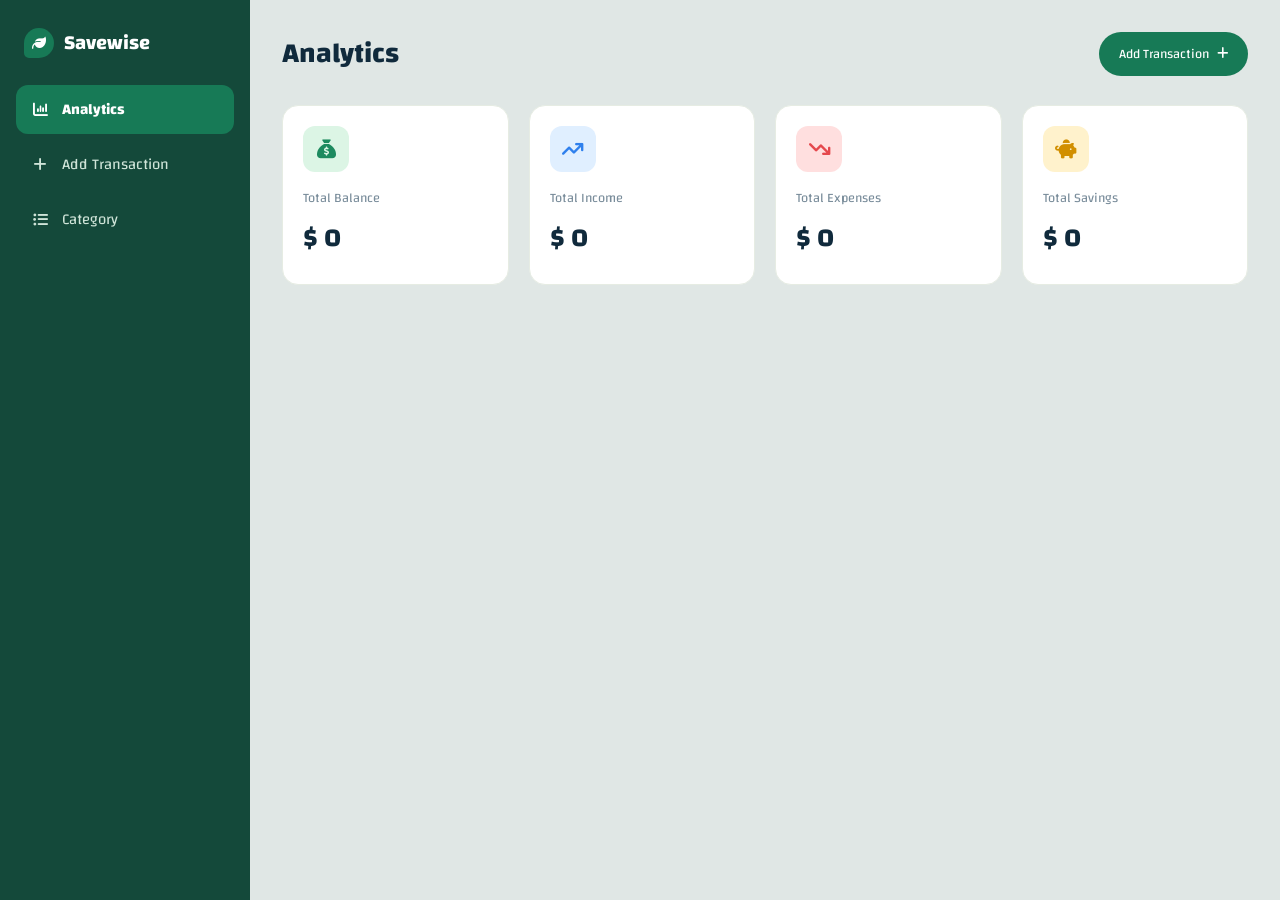
==== commit 19d22595: "Refactor analytics and transaction pages; update styles and scripts - Updated analytics.html to incl" ====
--- a/analytics.html
+++ b/analytics.html
@@ -1,73 +1,135 @@
 <!doctype html>
 <html lang="en">
+
 <head>
-<meta charset="utf-8">
-<meta name="viewport" content="width=device-width, initial-scale=1">
-<title>savewise - analytics</title>
-<link rel="preconnect" href="https://fonts.googleapis.com">
-<link rel="preconnect" href="https://fonts.gstatic.com" crossorigin>
-<link href="https://fonts.googleapis.com/css2?family=Changa:wght@400;500;600;700&display=swap" rel="stylesheet">
-<link rel="stylesheet" href="https://cdnjs.cloudflare.com/ajax/libs/font-awesome/6.5.2/css/all.min.css">
-<link rel="stylesheet" href="style.css">
+    <meta charset="utf-8">
+    <meta name="viewport" content="width=device-width, initial-scale=1">
+    <title>savewise - analytics</title>
+    <link rel="preconnect" href="https://fonts.googleapis.com">
+    <link rel="preconnect" href="https://fonts.gstatic.com" crossorigin>
+    <link href="https://fonts.googleapis.com/css2?family=Changa:wght@400;500;600;700&display=swap" rel="stylesheet">
+    <link rel="stylesheet" href="https://cdnjs.cloudflare.com/ajax/libs/font-awesome/6.5.2/css/all.min.css">
+    <link rel="stylesheet" href="style.css?v=2">
 </head>
+
 <body class="app-page analytics-page">
-<div class="app-shell">
-<aside class="app-sidebar">
-<div class="app-sidebar__brand">
-<span class="app-sidebar__brand-icon"><i class="fa-solid fa-leaf"></i></span>
-<span>savewise</span>
-</div>
-<nav class="app-sidebar__nav">
-<a href="analytics.html" class="app-sidebar__link app-sidebar__link--active"><i class="fa-solid fa-chart-column"></i>analytics</a>
-<a href="pe.html" class="app-sidebar__link"><i class="fa-solid fa-plus"></i>add transaction</a>
-<a href="Category.html" class="app-sidebar__link"><i class="fa-solid fa-list-ul"></i>category</a>
-</nav>
-</aside>
-<main class="app-content">
-<header class="analytics-top">
-<h1 class="analytics-top__title">analytics</h1>
-<a href="pe.html" class="analytics-add-btn">add transaction <i class="fa-solid fa-plus"></i></a>
-</header>
-<section class="analytics-stats">
-<div class="analytics-stat">
-<div class="analytics-stat__head">
-<div class="analytics-stat__icon analytics-stat__icon--balance"><i class="fa-solid fa-sack-dollar"></i></div>
-<span class="analytics-stat__trend analytics-stat__trend--up">+ 12%</span>
-</div>
-<p class="analytics-stat__label">total balance</p>
-<b class="analytics-stat__value">$ 7,550</b>
-<p class="analytics-stat__sub">vs last month</p>
-</div>
-<div class="analytics-stat">
-<div class="analytics-stat__head">
-<div class="analytics-stat__icon analytics-stat__icon--income"><i class="fa-solid fa-arrow-trend-up"></i></div>
-<span class="analytics-stat__trend analytics-stat__trend--up">+ 8%</span>
-</div>
-<p class="analytics-stat__label">total income</p>
-<b class="analytics-stat__value">$ 10,000</b>
-<p class="analytics-stat__sub">vs last month</p>
-</div>
-<div class="analytics-stat">
-<div class="analytics-stat__head">
-<div class="analytics-stat__icon analytics-stat__icon--expenses"><i class="fa-solid fa-arrow-trend-down"></i></div>
-<span class="analytics-stat__trend analytics-stat__trend--down">- 5%</span>
-</div>
-<p class="analytics-stat__label">total expenses</p>
-<b class="analytics-stat__value">$ 2,450</b>
-<p class="analytics-stat__sub">vs last month</p>
-</div>
-<div class="analytics-stat">
-<div class="analytics-stat__head">
-<div class="analytics-stat__icon analytics-stat__icon--savings"><i class="fa-solid fa-piggy-bank"></i></div>
-<span class="analytics-stat__trend analytics-stat__trend--up">+ 15%</span>
-</div>
-<p class="analytics-stat__label">total savings</p>
-<b class="analytics-stat__value">$ 5,100</b>
-<p class="analytics-stat__sub">vs last month</p>
-</div>
-</section>
-</main>
-</div>
-<script src="main.js"></script>
+    <div class="app-shell">
+
+
+
+
+        <aside class="app-sidebar">
+            <a href="landing.html" class="app-sidebar__brand">
+
+
+                <span class="app-sidebar__brand-icon"><i class="fa-solid fa-leaf"></i></span>
+                <span>savewise</span>
+
+            </a>
+
+
+
+            <nav class="app-sidebar__nav">
+                <a href="analytics.html" class="app-sidebar__link app-sidebar__link--active"><i
+                        class="fa-solid fa-chart-column"></i>analytics</a>
+
+                <a href="pe.html" class="app-sidebar__link"><i class="fa-solid fa-plus"></i>add transaction</a>
+
+
+
+                <a href="Category.html" class="app-sidebar__link"><i class="fa-solid fa-list-ul"></i>category</a>
+            </nav>
+        </aside>
+
+
+
+
+        <main class="app-content">
+            <header class="analytics-top">
+                <h1 class="analytics-top__title">analytics</h1>
+                <a href="pe.html" class="analytics-add-btn">add transaction <i class="fa-solid fa-plus"></i></a>
+            </header>
+
+
+
+            <section class="analytics-stats">
+                <div class="analytics-stat">
+
+
+                    <div class="analytics-stat__head">
+                        <div class="analytics-stat__icon analytics-stat__icon--balance"><i
+                                class="fa-solid fa-sack-dollar"></i></div>
+                    </div>
+
+
+
+                    <p class="analytics-stat__label">total balance</p>
+
+                    <b class="analytics-stat__value" data-stat-value="balance">$ 0</b>
+
+                     
+                </div>
+
+
+
+
+
+                <div class="analytics-stat">
+                    <div class="analytics-stat__head">
+                        <div class="analytics-stat__icon analytics-stat__icon--income"><i
+                                class="fa-solid fa-arrow-trend-up"></i></div>
+                    </div>
+
+
+                    <p class="analytics-stat__label">total income</p>
+                    <b class="analytics-stat__value" data-stat-value="income">$ 0</b>
+                     
+
+
+                </div>
+                <div class="analytics-stat">
+                    <div class="analytics-stat__head">
+
+
+                        <div class="analytics-stat__icon analytics-stat__icon--expenses"><i
+                                class="fa-solid fa-arrow-trend-down"></i></div>
+                    </div>
+
+
+                    <p class="analytics-stat__label">total expenses</p>
+                    <b class="analytics-stat__value" data-stat-value="expenses">$ 0</b>
+                     
+
+
+                </div>
+                
+                <div class="analytics-stat">
+
+
+                    <div class="analytics-stat__head">
+                        <div class="analytics-stat__icon analytics-stat__icon--savings"><i
+                                class="fa-solid fa-piggy-bank"></i></div>
+                    </div>
+
+                    
+                    <p class="analytics-stat__label">total savings</p>
+                    <b class="analytics-stat__value" data-stat-value="savings">$ 0</b>
+                     
+                </div>
+            </section>
+
+
+
+        </main>
+
+
+
+
+
+    </div>
+    <script src="store.js?v=2"></script>
+    <script src="main.js?v=2"></script>
+    <script src="analytics.js?v=2"></script>
 </body>
-</html>
+
+</html>
--- a/style.css
+++ b/style.css
@@ -1,12 +1,4 @@
-/* ============================================================
-   SaveWise — shared stylesheet
-   - .app-*        : SHARED UI (shell + sidebar + content)
-   - .category-*   : Category page only
-   - .analytics-*  : Analytics page only
-   - .landing-*    : Landing page only
-   (Add-Transaction page lives in pe.css with .tx-* names
-    and reuses .app-* sidebar/shell from this file.)
-   ============================================================ */
+
 
 :root {
   --green: #177a56;
@@ -32,7 +24,6 @@
   --purple-soft: #ece1ff;
 }
 
-/* ---------- shared reset ---------- */
 * {
   padding: 0;
   margin: 0;
@@ -44,7 +35,6 @@
   max-width: 100%;
 }
 
-/* Page-scoped base (no global body background war) */
 body.landing-page {
   font-family: 'Changa', Arial, sans-serif;
   background: var(--paper);
@@ -57,9 +47,6 @@
   color: var(--ink);
 }
 
-/* ============================================================
-   SHARED APP SHELL + SIDEBAR (used by Category / Analytics / pe)
-   ============================================================ */
 .app-shell {
   display: flex;
   min-height: 100vh;
@@ -87,6 +74,8 @@
   font-size: 20px;
   padding: 0 8px;
   text-transform: capitalize;
+  text-decoration: none;
+  color: #fff;
 }
 
 .app-sidebar__brand-icon {
@@ -153,9 +142,6 @@
   overflow-x: hidden;
 }
 
-/* ============================================================
-   CATEGORY PAGE  (body.category-page)
-   ============================================================ */
 body.category-page .app-content {
   background-color: var(--app-bg);
   min-height: 100vh;
@@ -237,7 +223,22 @@
 
 .category-add-form__input--name,
 .category-add-form__input--count {
-  /* modifiers: JS hooks, share base input style above */
+
+}
+
+.category-add-form__input--icon {
+
+}
+
+select.category-add-form__input {
+  cursor: pointer;
+}
+
+.category-empty {
+  color: gray;
+  font-size: 18px;
+  padding: 20px 4px;
+  grid-column: 1 / -1;
 }
 
 .category-cards {
@@ -341,9 +342,6 @@
   cursor: pointer;
 }
 
-/* ============================================================
-   ANALYTICS PAGE  (body.analytics-page)
-   ============================================================ */
 .analytics-top {
   display: flex;
   align-items: center;
@@ -453,9 +451,6 @@
   color: var(--muted-3);
 }
 
-/* ============================================================
-   LANDING PAGE  (body.landing-page)
-   ============================================================ */
 .landing-page {
   scroll-behavior: smooth;
 }
@@ -852,9 +847,6 @@
   font-size: 16px;
 }
 
-/* ============================================================
-   RESPONSIVE — shared app
-   ============================================================ */
 @media (max-width: 900px) {
   .app-sidebar {
     width: 76px;
@@ -933,7 +925,6 @@
   }
 }
 
-/* ---------- responsive — category ---------- */
 @media (min-width: 500px) and (max-width: 700px) {
   .category-cards {
     grid-template-columns: repeat(2, 1fr);
@@ -950,7 +941,6 @@
   }
 }
 
-/* ---------- responsive — landing ---------- */
 @media (max-width: 1000px) {
   .landing-hero__title {
     font-size: 44px;
@@ -1076,3 +1066,124 @@
     justify-content: center;
   }
 }
+
+.cat-modal {
+  position: fixed;
+  top: 0;
+  left: 0;
+  width: 100%;
+  height: 100%;
+  background: rgba(0, 0, 0, 0.5);
+  display: flex;
+  align-items: center;
+  justify-content: center;
+  padding: 20px;
+  z-index: 50;
+}
+
+.cat-modal[hidden] {
+  display: none;
+}
+
+.cat-modal-box {
+  background: whitesmoke;
+  border-radius: 20px;
+  padding: 20px;
+  width: 100%;
+  max-width: 480px;
+  max-height: 80vh;
+  overflow-y: auto;
+}
+
+.cat-modal-top {
+  display: flex;
+  align-items: center;
+  justify-content: space-between;
+}
+
+.cat-modal-title {
+  text-transform: capitalize;
+  font-size: 26px;
+  color: #102a3c;
+}
+
+.cat-modal-close {
+  border: none;
+  background: rgba(0, 128, 94, 0.15);
+  color: rgb(0, 128, 94);
+  width: 36px;
+  height: 36px;
+  border-radius: 50%;
+  font-size: 16px;
+  cursor: pointer;
+}
+
+.cat-modal-count {
+  color: gray;
+  font-size: 15px;
+  margin: 4px 0 12px;
+}
+
+.cat-modal-list {
+  list-style: none;
+  padding: 0;
+  display: flex;
+  flex-direction: column;
+  gap: 10px;
+}
+
+.cat-modal-item {
+  background: #fff;
+  border-radius: 12px;
+  padding: 10px 14px;
+  display: flex;
+  align-items: center;
+  justify-content: space-between;
+  gap: 10px;
+}
+
+.cat-modal-name {
+  text-transform: capitalize;
+  font-size: 16px;
+  display: block;
+}
+
+.cat-modal-meta {
+  text-transform: capitalize;
+  font-size: 12px;
+  color: gray;
+  display: block;
+}
+
+.cat-modal-right {
+  display: flex;
+  align-items: center;
+  gap: 10px;
+  white-space: nowrap;
+}
+
+.cat-modal-amount {
+  font-size: 15px;
+}
+
+.cat-modal-in {
+  color: green;
+}
+
+.cat-modal-out {
+  color: #c62828;
+}
+
+.cat-modal-del {
+  border: 1px solid #ccc;
+  background: #fff;
+  color: #c62828;
+  border-radius: 6px;
+  padding: 6px 9px;
+  cursor: pointer;
+}
+
+.cat-modal-empty {
+  color: gray;
+  font-size: 15px;
+}
